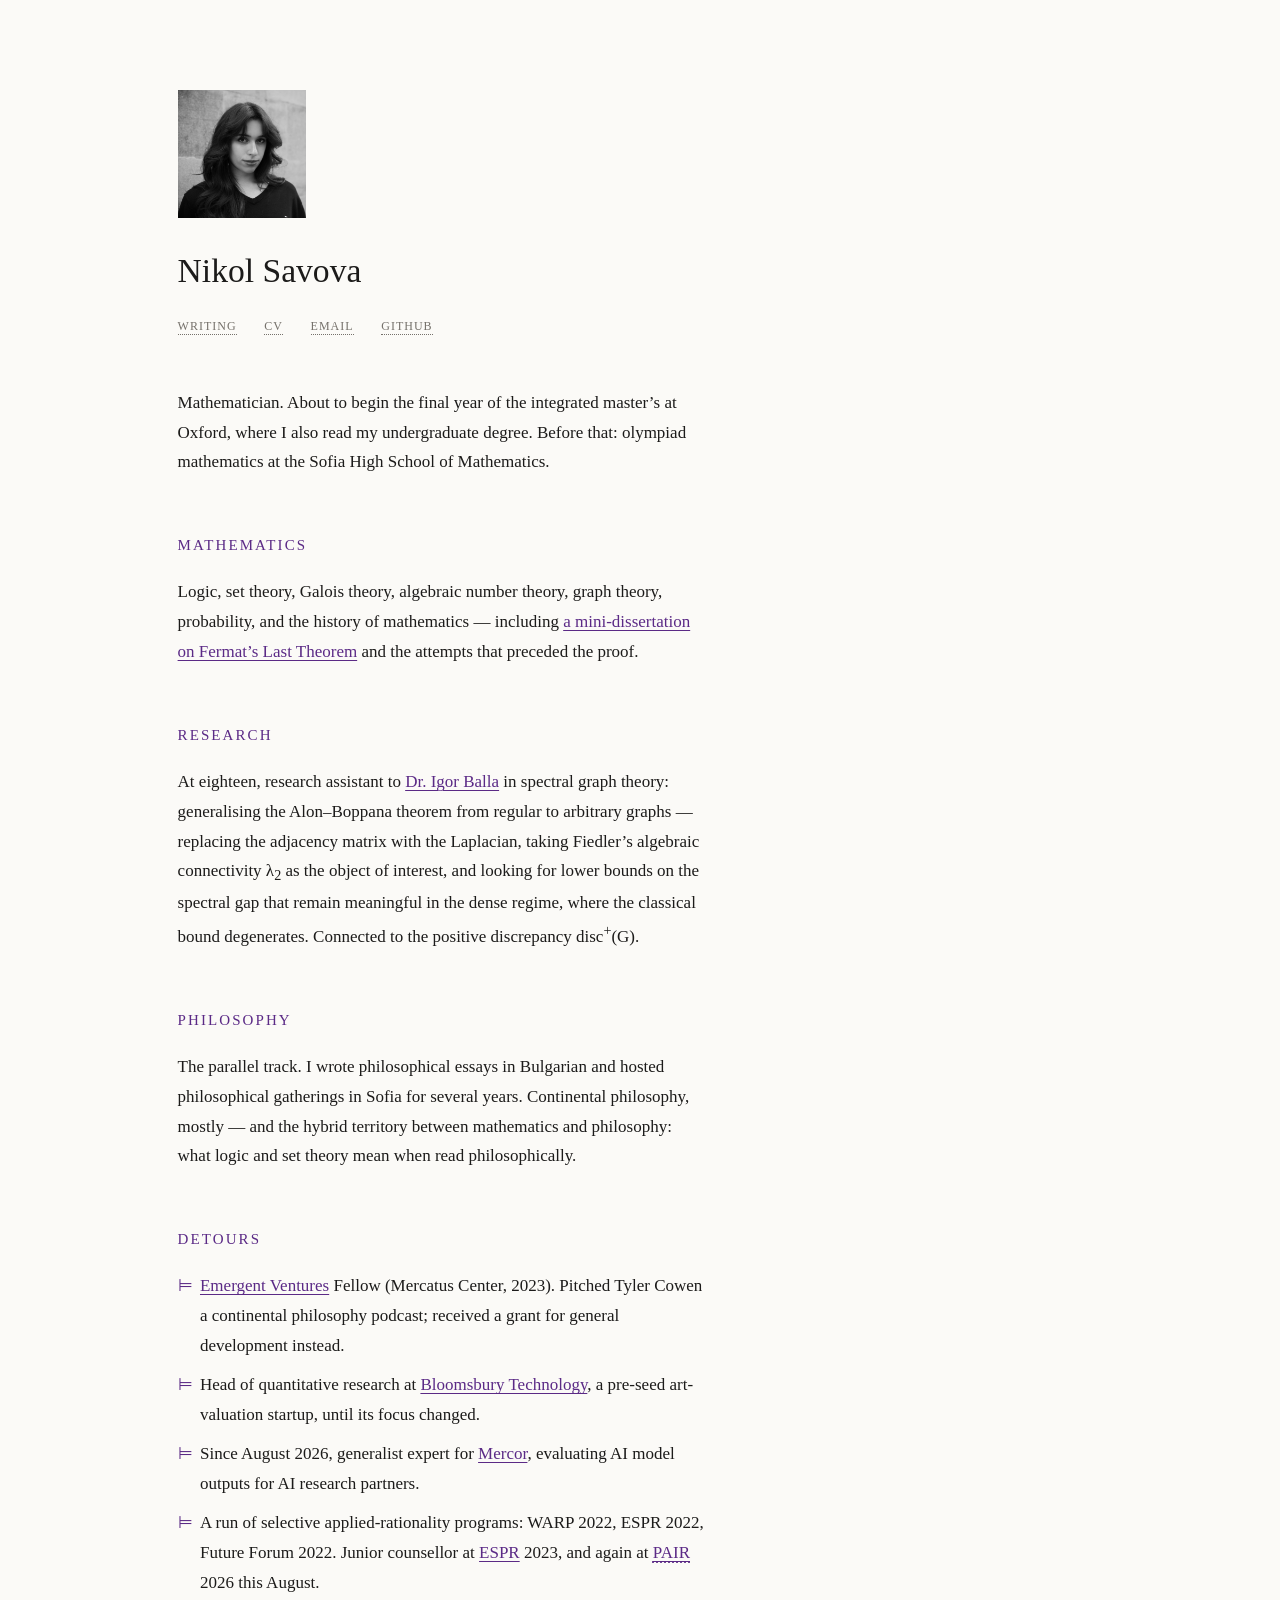
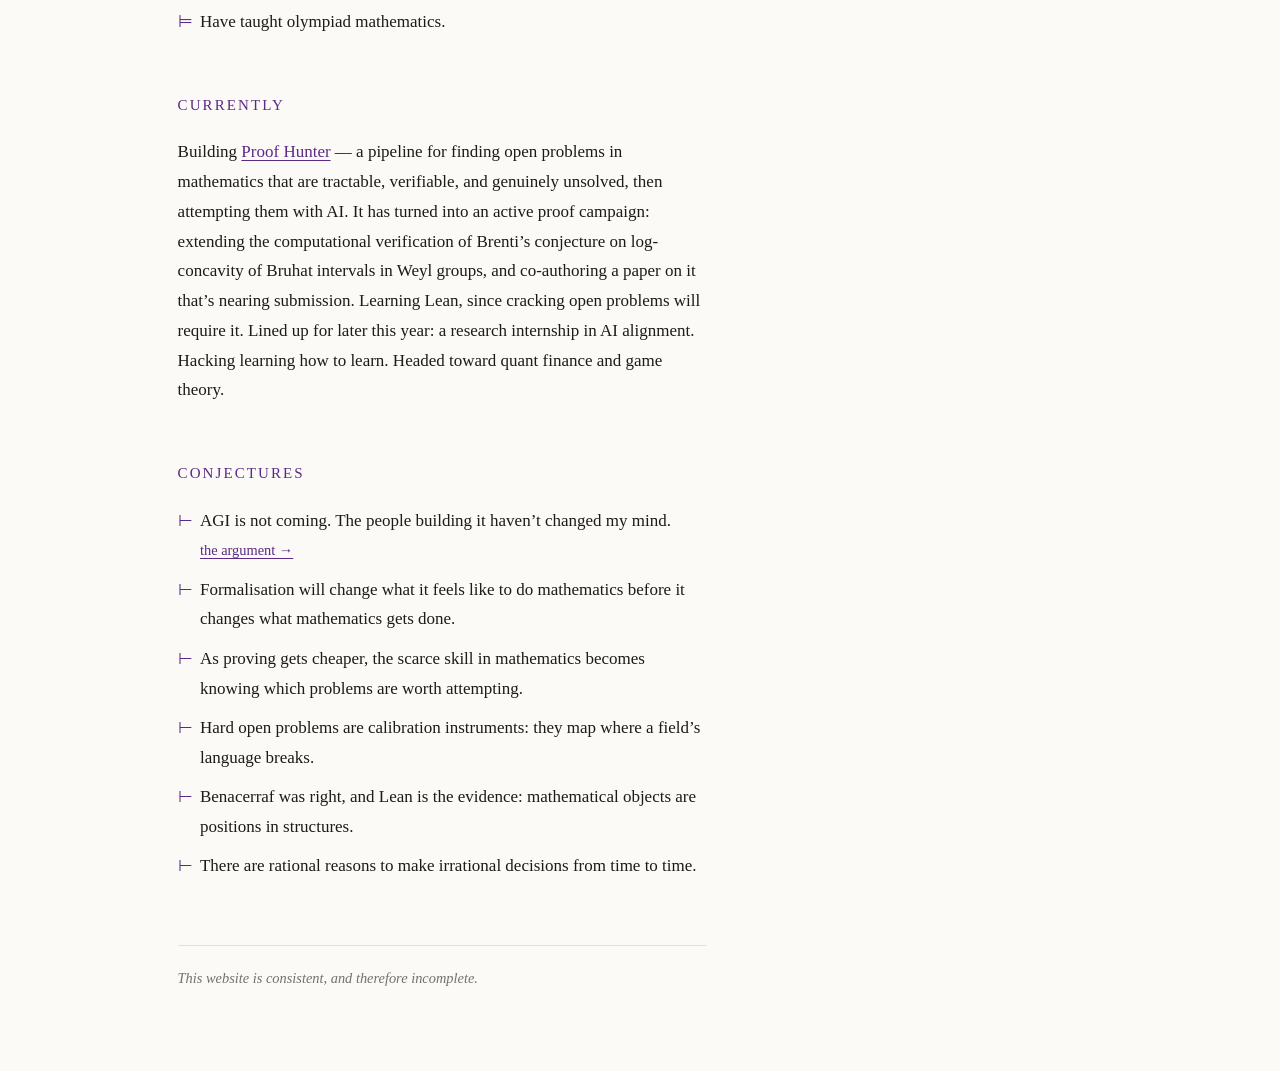
==== index.html @ 6902311d "Add Mercor role, incoming AI alignment internship, Proof Hunter update Website and CV: Mercor genera" ====
<!DOCTYPE html>
<html lang="en">
<head>
  <meta charset="UTF-8">
  <meta name="viewport" content="width=device-width, initial-scale=1.0">
  <title>Nikol Savova</title>
  <meta name="description" content="Nikol Savova — mathematician at Oxford. Spectral graph theory, logic and set theory, formalisation, and the occasional philosophical gathering.">
  <link rel="stylesheet" href="style.css">
</head>
<body>
  <main>
    <header>
      <img class="portrait" src="portrait.jpg" alt="Nikol Savova">
      <h1>Nikol Savova</h1>
      <nav>
        <a href="writing.html">writing</a>
        <a href="cv.pdf">cv</a>
        <a href="mailto:nikol.p.savova@gmail.com">email</a>
        <a href="https://github.com/NikolSavova">github</a>
      </nav>
    </header>

    <p class="intro">
      Mathematician. About to begin the final year of the integrated
      master&rsquo;s at Oxford, where I also read my undergraduate degree.
      Before that: olympiad mathematics at the Sofia High School of Mathematics.
    </p>

    <section>
      <h2>mathematics</h2>
      <p>
        Logic, set theory, Galois theory, algebraic number theory, graph
        theory, probability, and the history of mathematics &mdash; including
        <a href="writing/FLT.pdf">a mini-dissertation on Fermat&rsquo;s Last
        Theorem</a> and the attempts that preceded the proof.
      </p>
    </section>

    <section>
      <h2>research</h2>
      <p>
        At eighteen, research assistant to
        <a href="https://www.igorballa.com/">Dr.&nbsp;Igor Balla</a> in spectral
        graph theory: generalising the Alon&ndash;Boppana theorem from regular
        to arbitrary graphs &mdash; replacing the adjacency matrix with the
        Laplacian, taking Fiedler&rsquo;s algebraic connectivity
        &lambda;<sub>2</sub> as the object of interest, and looking for lower
        bounds on the spectral gap that remain meaningful in the dense regime,
        where the classical bound degenerates. Connected to the positive
        discrepancy disc<sup>+</sup>(G).
      </p>
    </section>

    <section>
      <h2>philosophy</h2>
      <p>
        The parallel track. I wrote philosophical essays in Bulgarian and
        hosted philosophical gatherings in Sofia for several years. Continental
        philosophy, mostly &mdash; and the hybrid territory between mathematics
        and philosophy: what logic and set theory mean when read philosophically.
      </p>
    </section>

    <section>
      <h2>detours</h2>
      <ul class="facts">
        <li><a href="https://www.mercatus.org/emergent-ventures">Emergent Ventures</a> Fellow (Mercatus Center, 2023). Pitched Tyler Cowen a continental philosophy podcast; received a grant for general development instead.</li>
        <li>Head of quantitative research at <a href="https://www.bloomsburytech.com">Bloomsbury Technology</a>, a pre-seed art-valuation startup, until its focus changed.</li>
        <li>Since August 2026, generalist expert for <a href="https://mercor.com">Mercor</a>, evaluating AI model outputs for AI research partners.</li>
        <li>A run of selective applied-rationality programs: WARP 2022, ESPR 2022, Future Forum 2022. Junior counsellor at <a href="https://espr.camp/">ESPR</a> 2023, and again at <a href="https://pair.camp/"><abbr title="Program on AI and Reasoning">PAIR</abbr></a> 2026 this August.</li>
        <li>Have taught olympiad mathematics.</li>
      </ul>
    </section>

    <section>
      <h2>currently</h2>
      <p>
        Building <a href="https://github.com/NikolSavova/proof_hunter">Proof Hunter</a>
        &mdash; a pipeline for finding open problems in mathematics that are
        tractable, verifiable, and genuinely unsolved, then attempting them
        with AI. It has turned into an active proof campaign: extending the
        computational verification of Brenti&rsquo;s conjecture on
        log-concavity of Bruhat intervals in Weyl groups, and co-authoring a
        paper on it that&rsquo;s nearing submission. Learning Lean, since
        cracking open problems will require it. Lined up for later this
        year: a research internship in AI alignment. Hacking learning how to
        learn. Headed toward quant finance and game theory.
      </p>
    </section>

    <section>
      <h2>conjectures</h2>
      <ul class="conjectures">
        <li>
          AGI is not coming. The people building it haven&rsquo;t changed my mind.
          <a class="post-link" href="writing/agi-is-not-coming.html">the argument &rarr;</a>
        </li>
        <li>
          Formalisation will change what it feels like to do mathematics
          before it changes what mathematics gets done.
        </li>
        <li>
          As proving gets cheaper, the scarce skill in mathematics becomes
          knowing which problems are worth attempting.
        </li>
        <li>
          Hard open problems are calibration instruments: they map where a
          field&rsquo;s language breaks.
        </li>
        <li>
          Benacerraf was right, and Lean is the evidence: mathematical
          objects are positions in structures.
        </li>
        <li>
          There are rational reasons to make irrational decisions from time to time.
        </li>
      </ul>
    </section>

    <footer>
      <p>
        This website is consistent, and therefore incomplete.
      </p>
    </footer>
  </main>
</body>
</html>
---- style.css ----
/* Nikol Savova — minimal, with a little mess */

:root {
  --text: #1c1b1a;
  --muted: #75716b;
  --bg: #fbfaf7;
  --accent: #5b2a86;
  --rule: #e3e0d8;
}

@media (prefers-color-scheme: dark) {
  :root {
    --text: #e8e6e1;
    --muted: #9a968e;
    --bg: #161514;
    --accent: #b794e6;
    --rule: #33312d;
  }
}

* {
  margin: 0;
  padding: 0;
  box-sizing: border-box;
}

body {
  background: var(--bg);
  color: var(--text);
  font-family: Georgia, 'Times New Roman', serif;
  font-size: 1.0625rem;
  line-height: 1.75;
}

main {
  max-width: 36rem;
  width: 100%;
  padding: 10vh 1.5rem 5rem;
  margin-left: clamp(1rem, 12vw, 14rem);
}

@media (max-width: 640px) {
  main {
    margin-left: 0;
  }
}

/* header */

header {
  margin-bottom: 3rem;
}

.portrait {
  display: block;
  width: 8rem;
  height: auto;
  margin-bottom: 1.5rem;
}

h1 {
  font-size: 2.1rem;
  font-weight: normal;
  display: inline-block;
}

h1 .home,
h1 a {
  color: var(--text);
  text-decoration: none;
}

nav {
  margin-top: 0.6rem;
  font-size: 1.05rem;
  font-variant: small-caps;
  letter-spacing: 0.06em;
}

nav a {
  color: var(--muted);
  text-decoration: none;
  border-bottom: 1px dotted var(--muted);
  margin-right: 1.4rem;
}

nav a:hover,
nav a[aria-current="page"] {
  color: var(--accent);
  border-bottom-color: var(--accent);
}

/* sections */

section {
  margin-bottom: 3rem;
}

h2 {
  font-size: 1.3rem;
  font-weight: normal;
  font-variant: small-caps;
  letter-spacing: 0.1em;
  color: var(--accent);
  margin-bottom: 1rem;
}

.aside {
  font-variant: normal;
  letter-spacing: 0;
  font-size: 0.9rem;
  font-style: italic;
  color: var(--muted);
  margin-left: 0.75rem;
}

.intro {
  margin-bottom: 3rem;
}

/* lists */

.facts,
.conjectures {
  list-style: none;
}

.facts li,
.conjectures li {
  margin-bottom: 0.6rem;
  padding-left: 1.4rem;
  position: relative;
}

.facts li::before {
  content: "\22A8"; /* ⊨ */
  position: absolute;
  left: 0;
  color: var(--accent);
}

.conjectures li::before {
  content: "\22A2";
  position: absolute;
  left: 0;
  color: var(--accent);
}

/* links in prose */

a {
  color: var(--accent);
  text-decoration: underline;
  text-decoration-thickness: 1px;
  text-underline-offset: 3px;
}

a:hover {
  text-decoration-style: wavy;
}

.post-link {
  font-size: 0.9rem;
  white-space: nowrap;
}

/* writing page */

.post-list {
  list-style: none;
}

.post-list li {
  margin-bottom: 0.8rem;
}

.post-list .date {
  font-family: 'Courier New', monospace;
  font-size: 0.9rem;
  color: var(--muted);
  margin-right: 0.75rem;
}

.post-list .note {
  font-size: 0.9rem;
  font-style: italic;
  color: var(--muted);
  margin-left: 0.5rem;
}

article h2 {
  font-variant: normal;
  letter-spacing: 0;
  font-size: 1.35rem;
  margin-bottom: 0.25rem;
}

article .date {
  font-size: 0.9rem;
  color: var(--muted);
  margin-bottom: 2rem;
}

article p {
  margin-bottom: 1rem;
}

.quiet {
  color: var(--muted);
  font-style: italic;
  font-size: 0.9rem;
}

/* footer */

footer {
  margin-top: 4rem;
  padding-top: 1.25rem;
  border-top: 1px solid var(--rule);
  font-size: 0.9rem;
  font-style: italic;
  color: var(--muted);
}
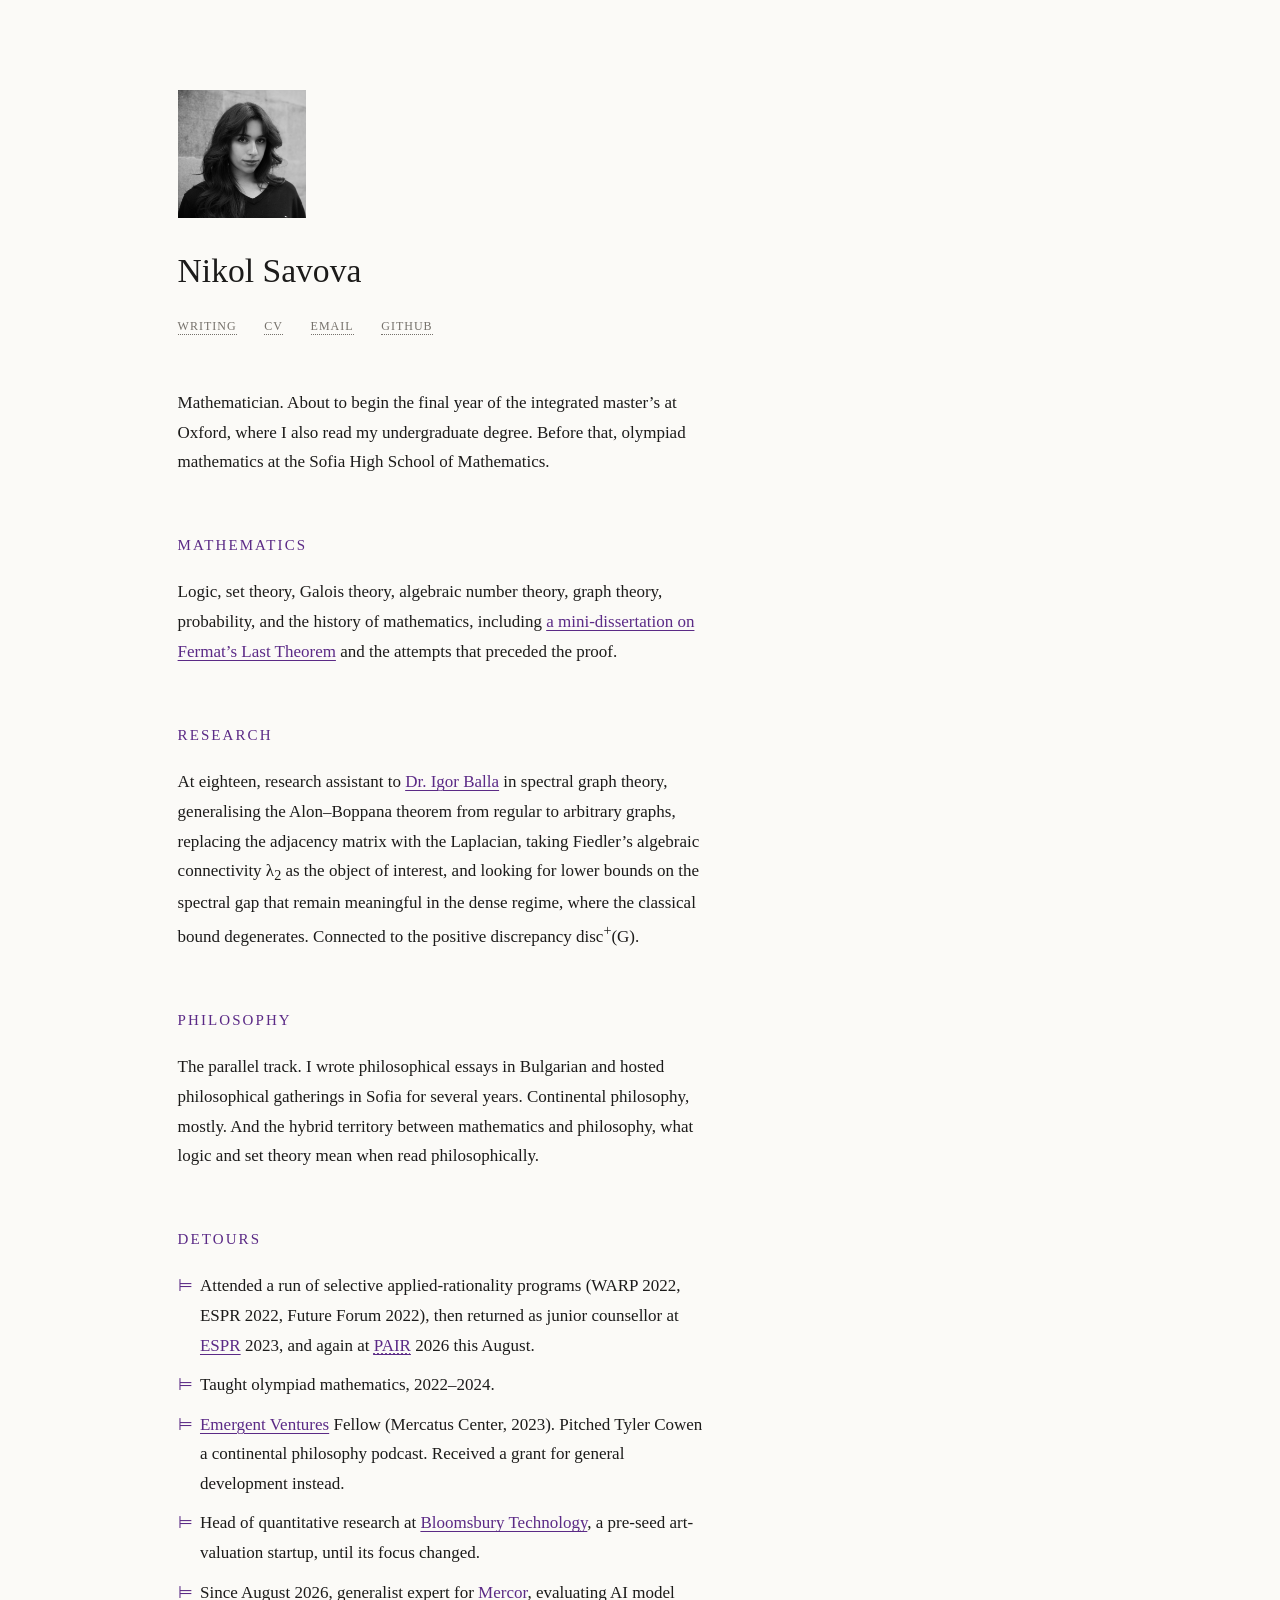
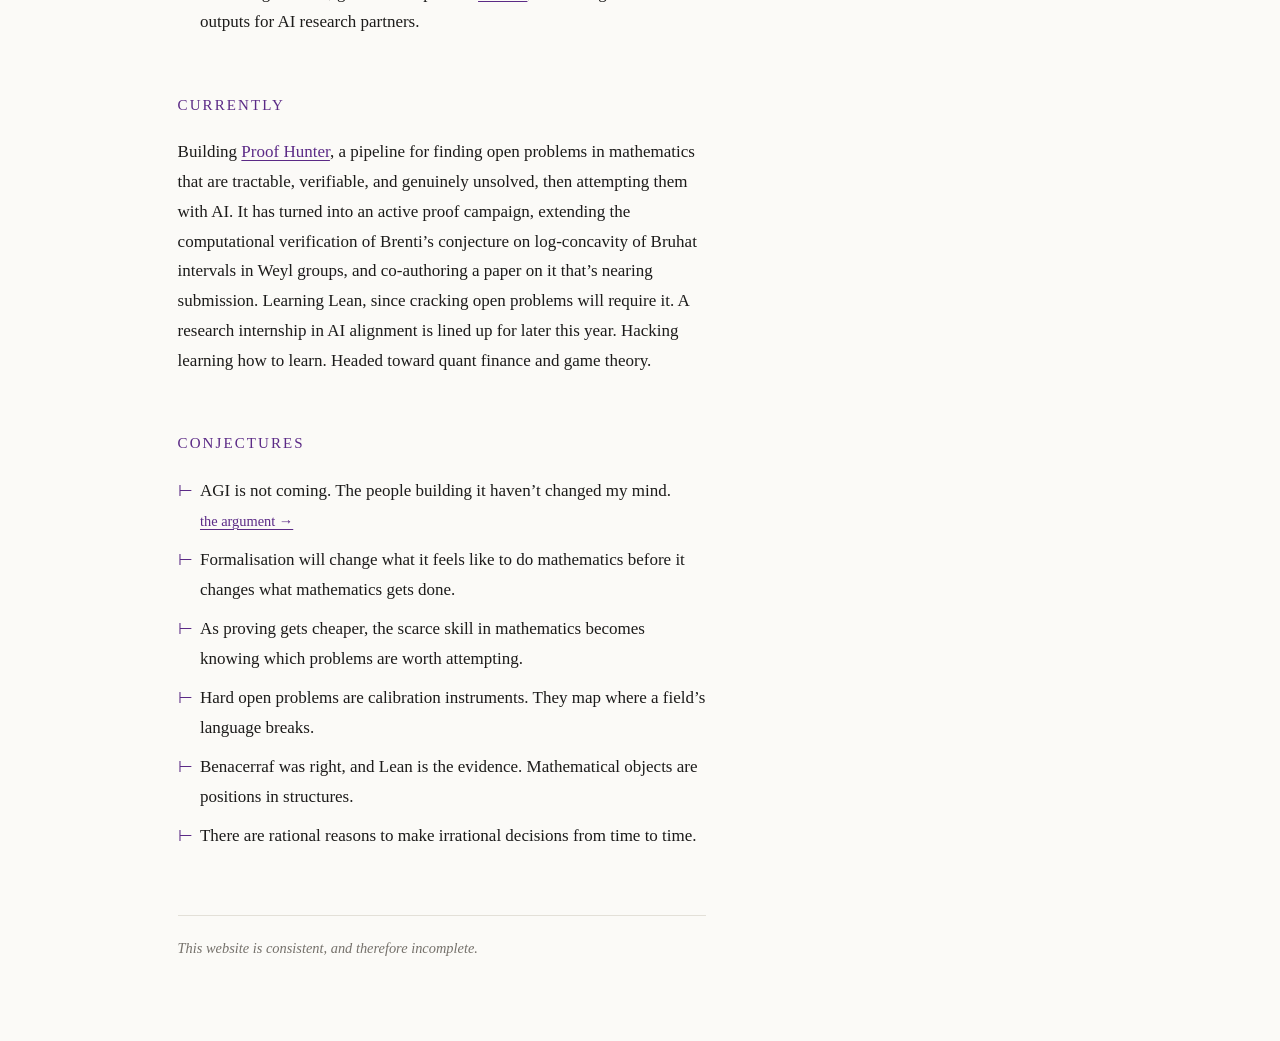
==== commit 40610319: "Reorder detours chronologically, cut em dashes and semicolons Detours now runs earliest to latest (r" ====
--- a/index.html
+++ b/index.html
@@ -4,7 +4,7 @@
   <meta charset="UTF-8">
   <meta name="viewport" content="width=device-width, initial-scale=1.0">
   <title>Nikol Savova</title>
-  <meta name="description" content="Nikol Savova — mathematician at Oxford. Spectral graph theory, logic and set theory, formalisation, and the occasional philosophical gathering.">
+  <meta name="description" content="Nikol Savova, mathematician at Oxford. Spectral graph theory, logic and set theory, formalisation, and the occasional philosophical gathering.">
   <link rel="stylesheet" href="style.css">
 </head>
 <body>
@@ -23,14 +23,14 @@
     <p class="intro">
       Mathematician. About to begin the final year of the integrated
       master&rsquo;s at Oxford, where I also read my undergraduate degree.
-      Before that: olympiad mathematics at the Sofia High School of Mathematics.
+      Before that, olympiad mathematics at the Sofia High School of Mathematics.
     </p>
 
     <section>
       <h2>mathematics</h2>
       <p>
         Logic, set theory, Galois theory, algebraic number theory, graph
-        theory, probability, and the history of mathematics &mdash; including
+        theory, probability, and the history of mathematics, including
         <a href="writing/FLT.pdf">a mini-dissertation on Fermat&rsquo;s Last
         Theorem</a> and the attempts that preceded the proof.
       </p>
@@ -41,8 +41,8 @@
       <p>
         At eighteen, research assistant to
         <a href="https://www.igorballa.com/">Dr.&nbsp;Igor Balla</a> in spectral
-        graph theory: generalising the Alon&ndash;Boppana theorem from regular
-        to arbitrary graphs &mdash; replacing the adjacency matrix with the
+        graph theory, generalising the Alon&ndash;Boppana theorem from regular
+        to arbitrary graphs, replacing the adjacency matrix with the
         Laplacian, taking Fiedler&rsquo;s algebraic connectivity
         &lambda;<sub>2</sub> as the object of interest, and looking for lower
         bounds on the spectral gap that remain meaningful in the dense regime,
@@ -56,34 +56,34 @@
       <p>
         The parallel track. I wrote philosophical essays in Bulgarian and
         hosted philosophical gatherings in Sofia for several years. Continental
-        philosophy, mostly &mdash; and the hybrid territory between mathematics
-        and philosophy: what logic and set theory mean when read philosophically.
+        philosophy, mostly. And the hybrid territory between mathematics
+        and philosophy, what logic and set theory mean when read philosophically.
       </p>
     </section>
 
     <section>
       <h2>detours</h2>
       <ul class="facts">
-        <li><a href="https://www.mercatus.org/emergent-ventures">Emergent Ventures</a> Fellow (Mercatus Center, 2023). Pitched Tyler Cowen a continental philosophy podcast; received a grant for general development instead.</li>
+        <li>Attended a run of selective applied-rationality programs (WARP 2022, ESPR 2022, Future Forum 2022), then returned as junior counsellor at <a href="https://espr.camp/">ESPR</a> 2023, and again at <a href="https://pair.camp/"><abbr title="Program on AI and Reasoning">PAIR</abbr></a> 2026 this August.</li>
+        <li>Taught olympiad mathematics, 2022&ndash;2024.</li>
+        <li><a href="https://www.mercatus.org/emergent-ventures">Emergent Ventures</a> Fellow (Mercatus Center, 2023). Pitched Tyler Cowen a continental philosophy podcast. Received a grant for general development instead.</li>
         <li>Head of quantitative research at <a href="https://www.bloomsburytech.com">Bloomsbury Technology</a>, a pre-seed art-valuation startup, until its focus changed.</li>
         <li>Since August 2026, generalist expert for <a href="https://mercor.com">Mercor</a>, evaluating AI model outputs for AI research partners.</li>
-        <li>A run of selective applied-rationality programs: WARP 2022, ESPR 2022, Future Forum 2022. Junior counsellor at <a href="https://espr.camp/">ESPR</a> 2023, and again at <a href="https://pair.camp/"><abbr title="Program on AI and Reasoning">PAIR</abbr></a> 2026 this August.</li>
-        <li>Have taught olympiad mathematics.</li>
       </ul>
     </section>
 
     <section>
       <h2>currently</h2>
       <p>
-        Building <a href="https://github.com/NikolSavova/proof_hunter">Proof Hunter</a>
-        &mdash; a pipeline for finding open problems in mathematics that are
+        Building <a href="https://github.com/NikolSavova/proof_hunter">Proof Hunter</a>,
+        a pipeline for finding open problems in mathematics that are
         tractable, verifiable, and genuinely unsolved, then attempting them
-        with AI. It has turned into an active proof campaign: extending the
+        with AI. It has turned into an active proof campaign, extending the
         computational verification of Brenti&rsquo;s conjecture on
         log-concavity of Bruhat intervals in Weyl groups, and co-authoring a
         paper on it that&rsquo;s nearing submission. Learning Lean, since
-        cracking open problems will require it. Lined up for later this
-        year: a research internship in AI alignment. Hacking learning how to
+        cracking open problems will require it. A research internship in AI
+        alignment is lined up for later this year. Hacking learning how to
         learn. Headed toward quant finance and game theory.
       </p>
     </section>
@@ -104,11 +104,11 @@
           knowing which problems are worth attempting.
         </li>
         <li>
-          Hard open problems are calibration instruments: they map where a
+          Hard open problems are calibration instruments. They map where a
           field&rsquo;s language breaks.
         </li>
         <li>
-          Benacerraf was right, and Lean is the evidence: mathematical
+          Benacerraf was right, and Lean is the evidence. Mathematical
           objects are positions in structures.
         </li>
         <li>
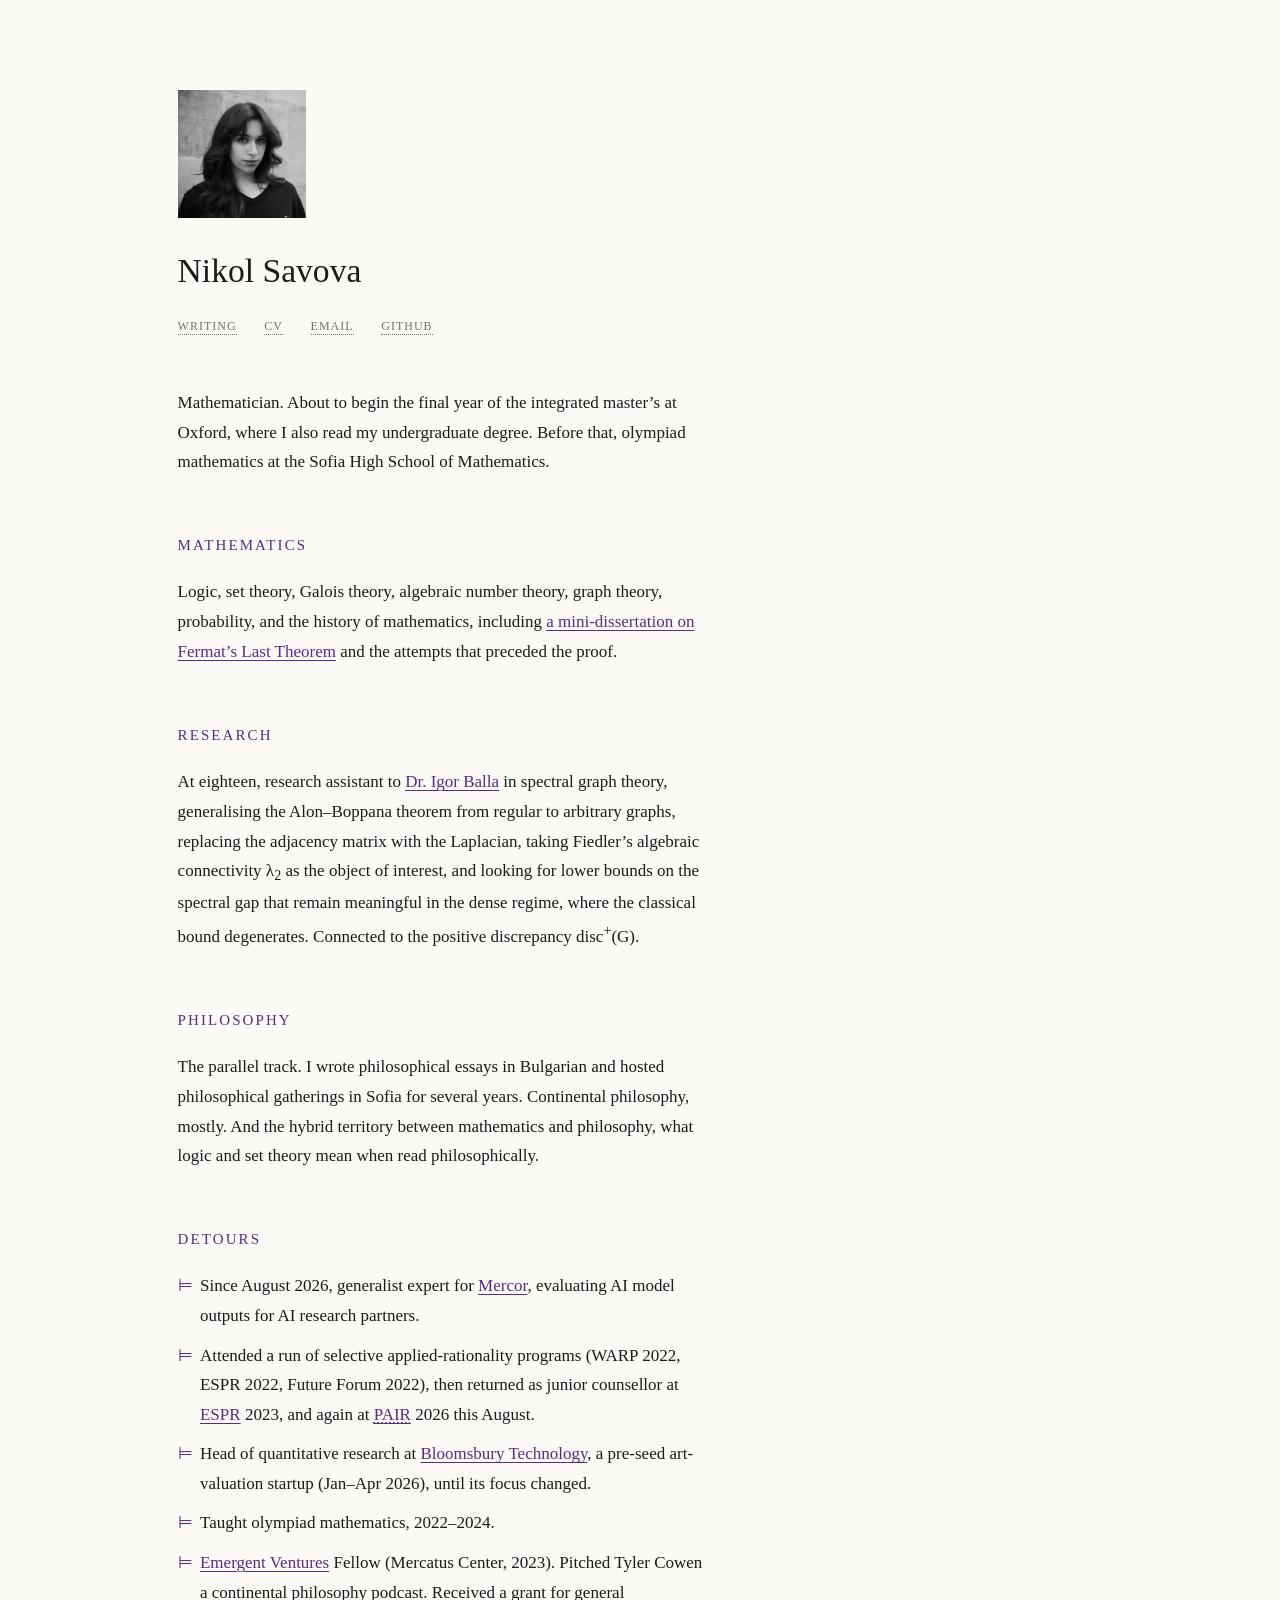
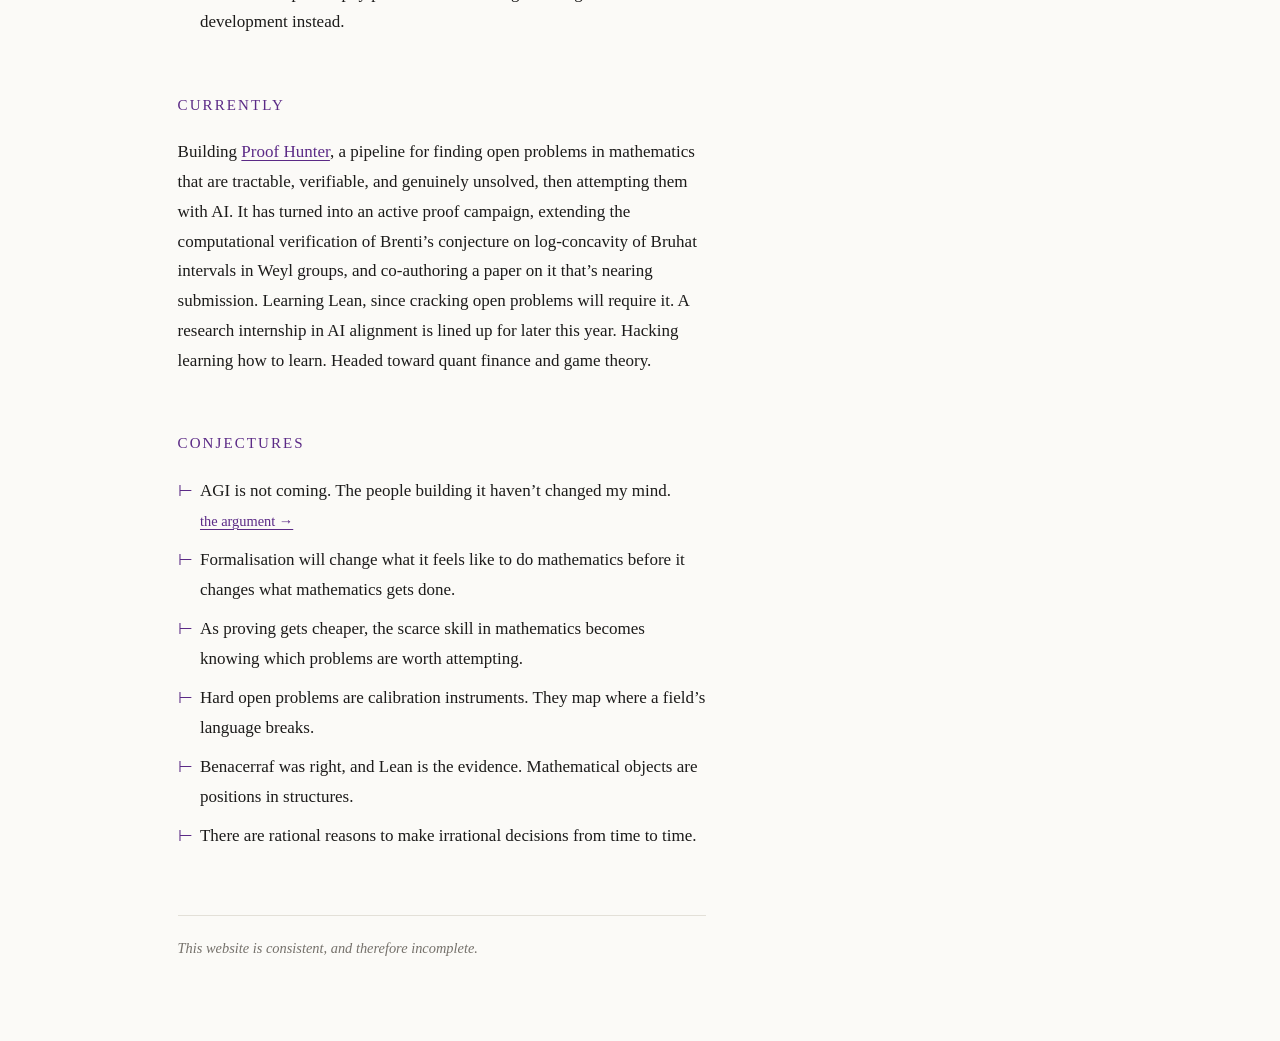
==== commit 8fbc51ea: "Reverse detours order: most current first Mercor (ongoing) now leads, followed by the programs, Bloo" ====
--- a/index.html
+++ b/index.html
@@ -64,11 +64,11 @@
     <section>
       <h2>detours</h2>
       <ul class="facts">
+        <li>Since August 2026, generalist expert for <a href="https://mercor.com">Mercor</a>, evaluating AI model outputs for AI research partners.</li>
         <li>Attended a run of selective applied-rationality programs (WARP 2022, ESPR 2022, Future Forum 2022), then returned as junior counsellor at <a href="https://espr.camp/">ESPR</a> 2023, and again at <a href="https://pair.camp/"><abbr title="Program on AI and Reasoning">PAIR</abbr></a> 2026 this August.</li>
+        <li>Head of quantitative research at <a href="https://www.bloomsburytech.com">Bloomsbury Technology</a>, a pre-seed art-valuation startup (Jan&ndash;Apr 2026), until its focus changed.</li>
         <li>Taught olympiad mathematics, 2022&ndash;2024.</li>
         <li><a href="https://www.mercatus.org/emergent-ventures">Emergent Ventures</a> Fellow (Mercatus Center, 2023). Pitched Tyler Cowen a continental philosophy podcast. Received a grant for general development instead.</li>
-        <li>Head of quantitative research at <a href="https://www.bloomsburytech.com">Bloomsbury Technology</a>, a pre-seed art-valuation startup, until its focus changed.</li>
-        <li>Since August 2026, generalist expert for <a href="https://mercor.com">Mercor</a>, evaluating AI model outputs for AI research partners.</li>
       </ul>
     </section>
 
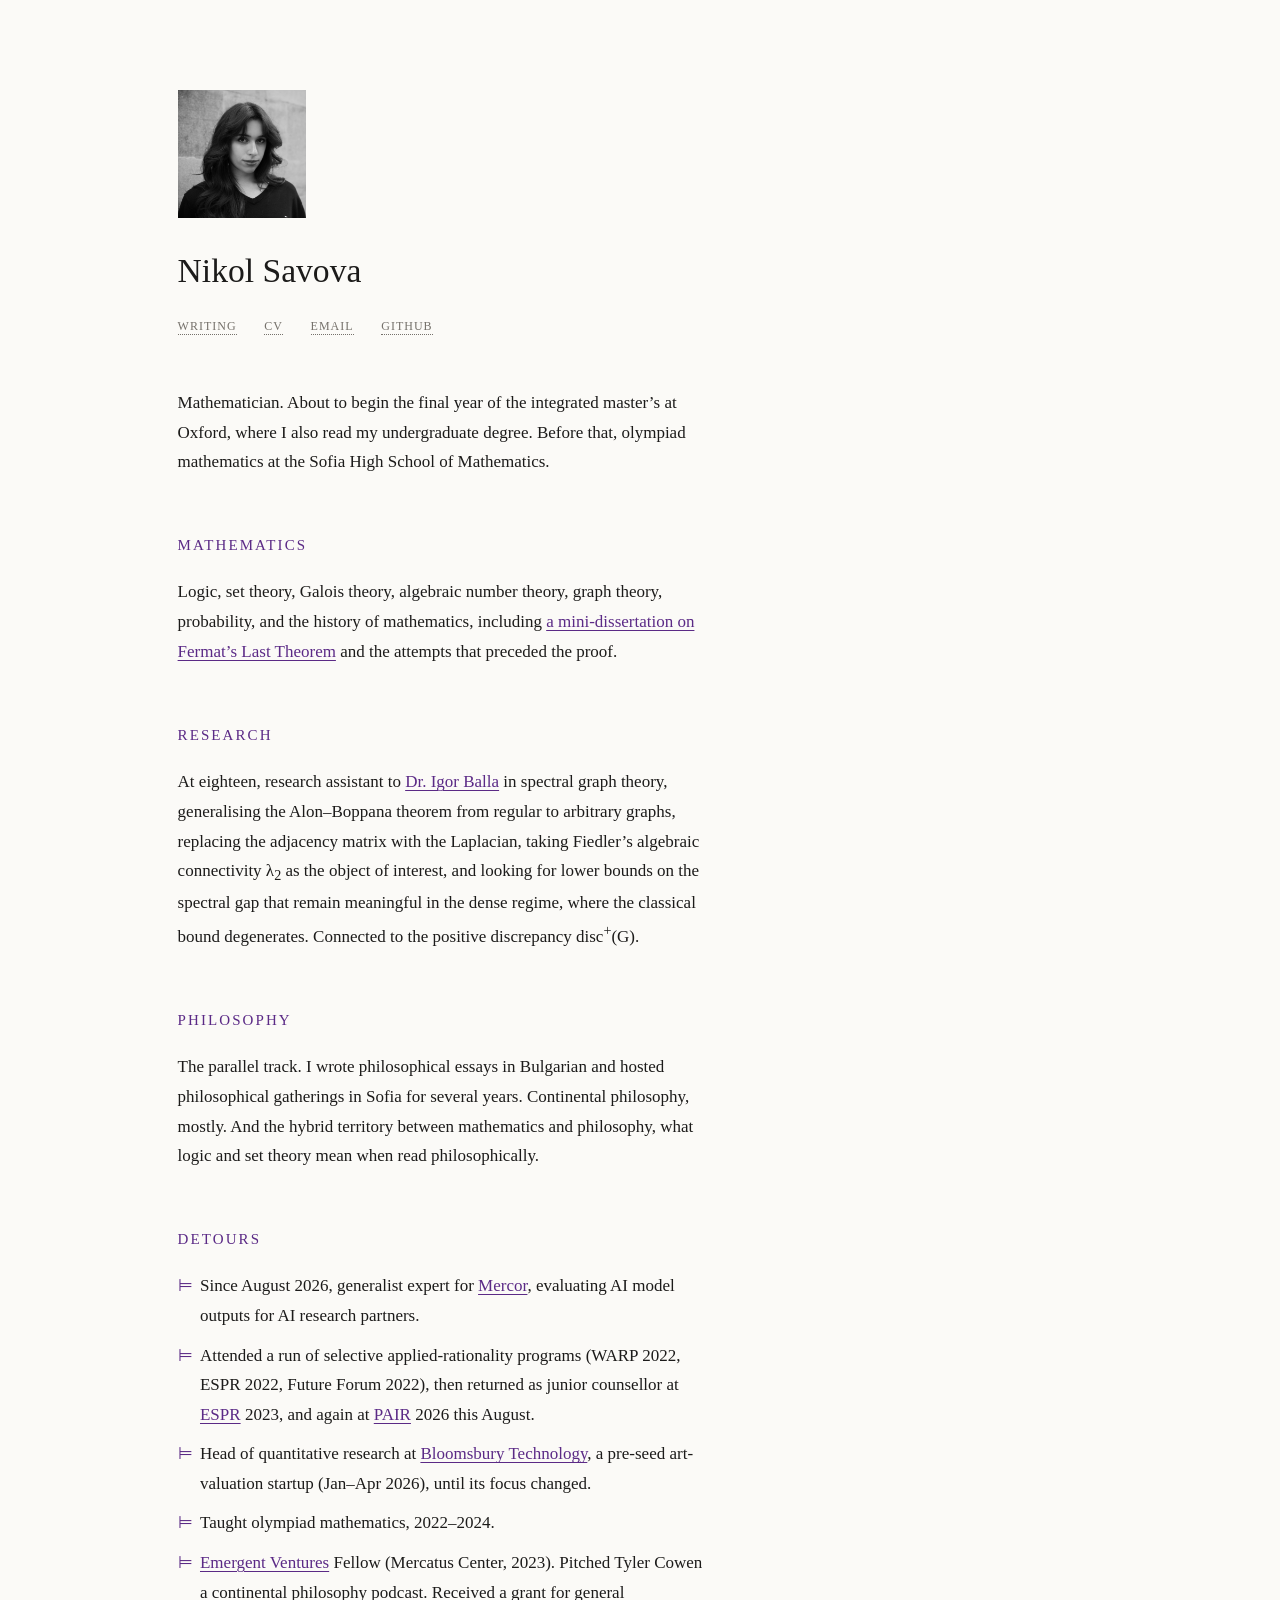
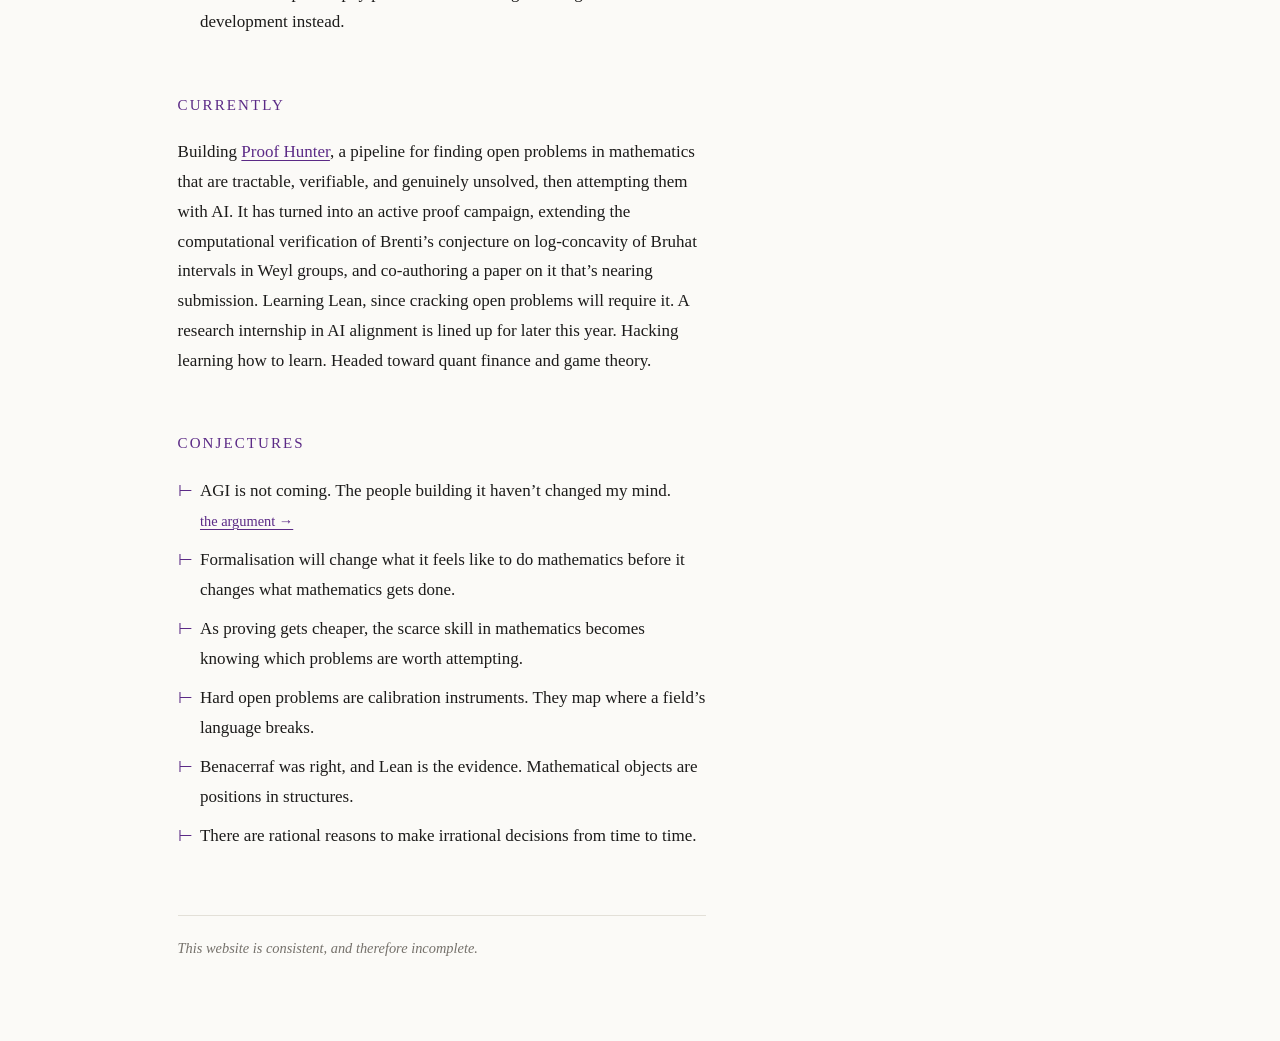
==== commit c7f9d995: "Swap PAIR's abbr for a span to kill the dotted underline for good The abbr text-decoration: none ove" ====
--- a/index.html
+++ b/index.html
@@ -65,7 +65,7 @@
       <h2>detours</h2>
       <ul class="facts">
         <li>Since August 2026, generalist expert for <a href="https://mercor.com">Mercor</a>, evaluating AI model outputs for AI research partners.</li>
-        <li>Attended a run of selective applied-rationality programs (WARP 2022, ESPR 2022, Future Forum 2022), then returned as junior counsellor at <a href="https://espr.camp/">ESPR</a> 2023, and again at <a href="https://pair.camp/"><abbr title="Program on AI and Reasoning">PAIR</abbr></a> 2026 this August.</li>
+        <li>Attended a run of selective applied-rationality programs (WARP 2022, ESPR 2022, Future Forum 2022), then returned as junior counsellor at <a href="https://espr.camp/">ESPR</a> 2023, and again at <a href="https://pair.camp/"><span title="Program on AI and Reasoning">PAIR</span></a> 2026 this August.</li>
         <li>Head of quantitative research at <a href="https://www.bloomsburytech.com">Bloomsbury Technology</a>, a pre-seed art-valuation startup (Jan&ndash;Apr 2026), until its focus changed.</li>
         <li>Taught olympiad mathematics, 2022&ndash;2024.</li>
         <li><a href="https://www.mercatus.org/emergent-ventures">Emergent Ventures</a> Fellow (Mercatus Center, 2023). Pitched Tyler Cowen a continental philosophy podcast. Received a grant for general development instead.</li>
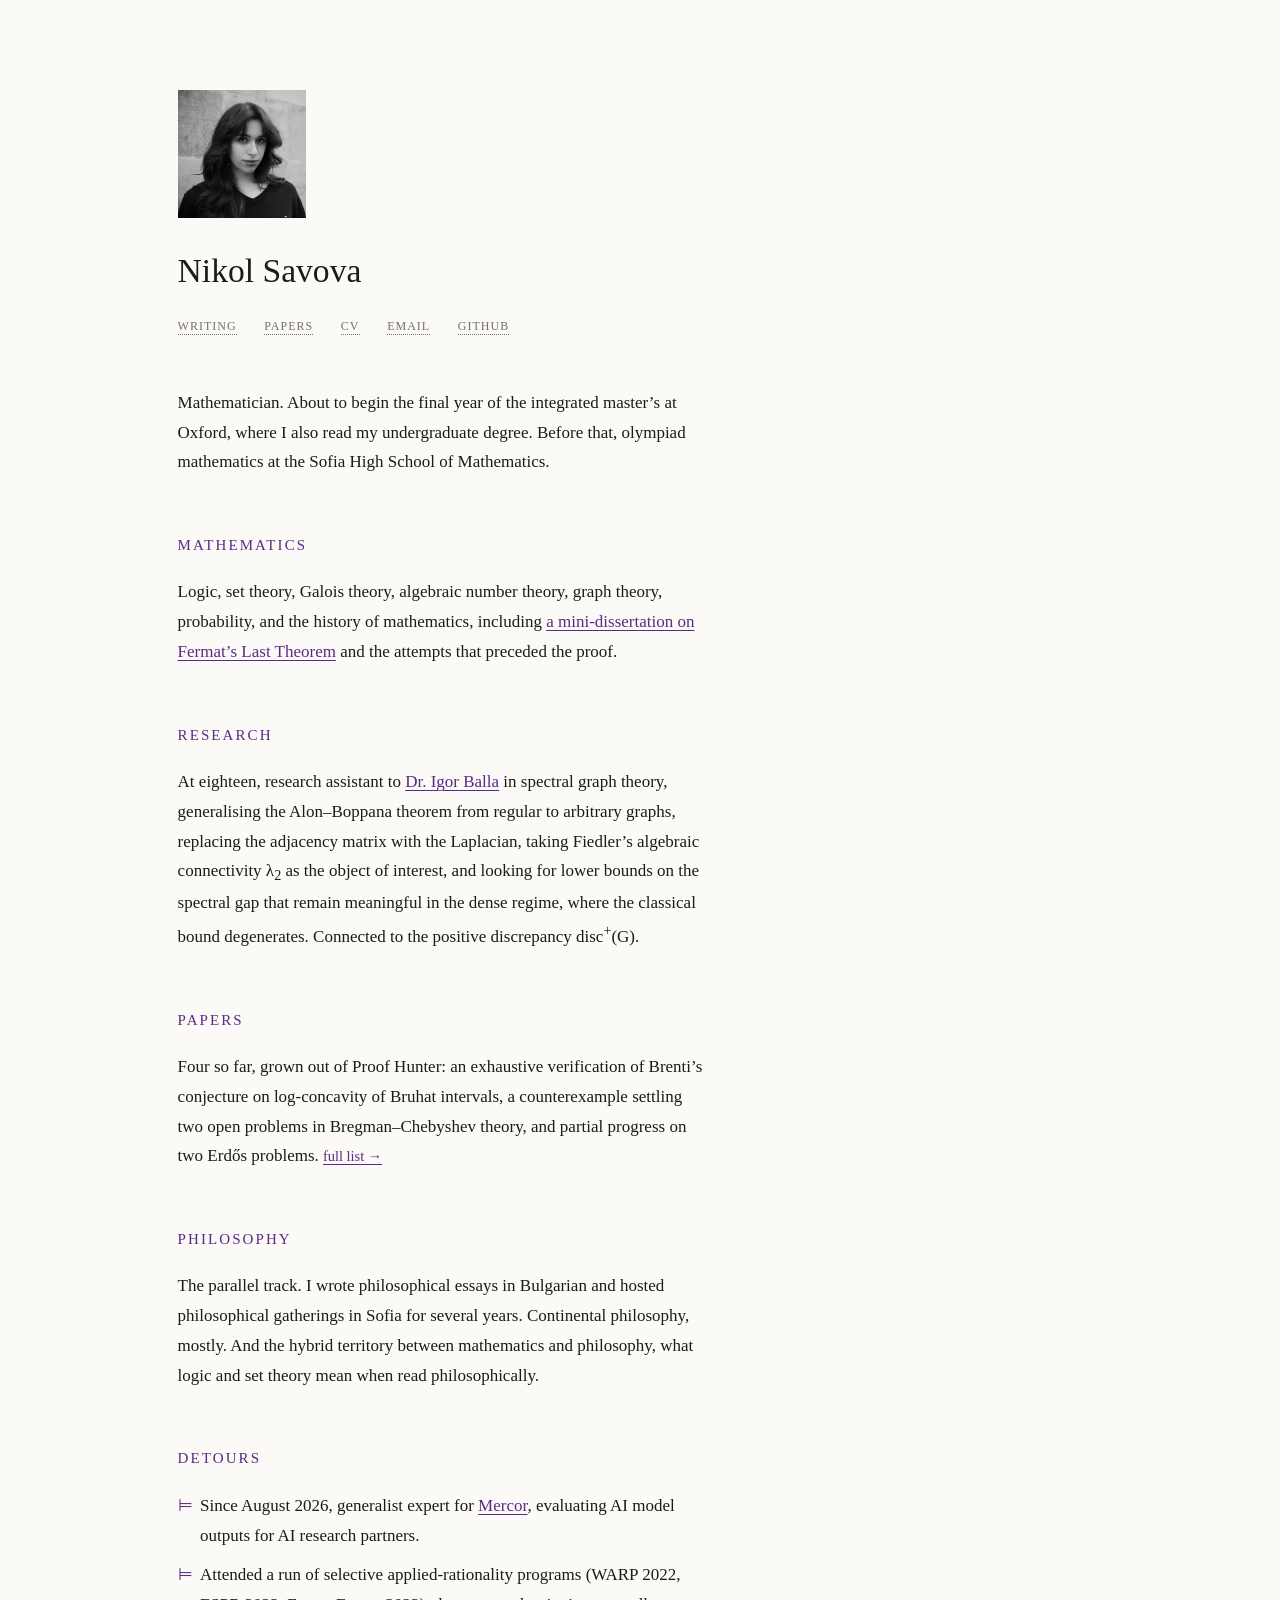
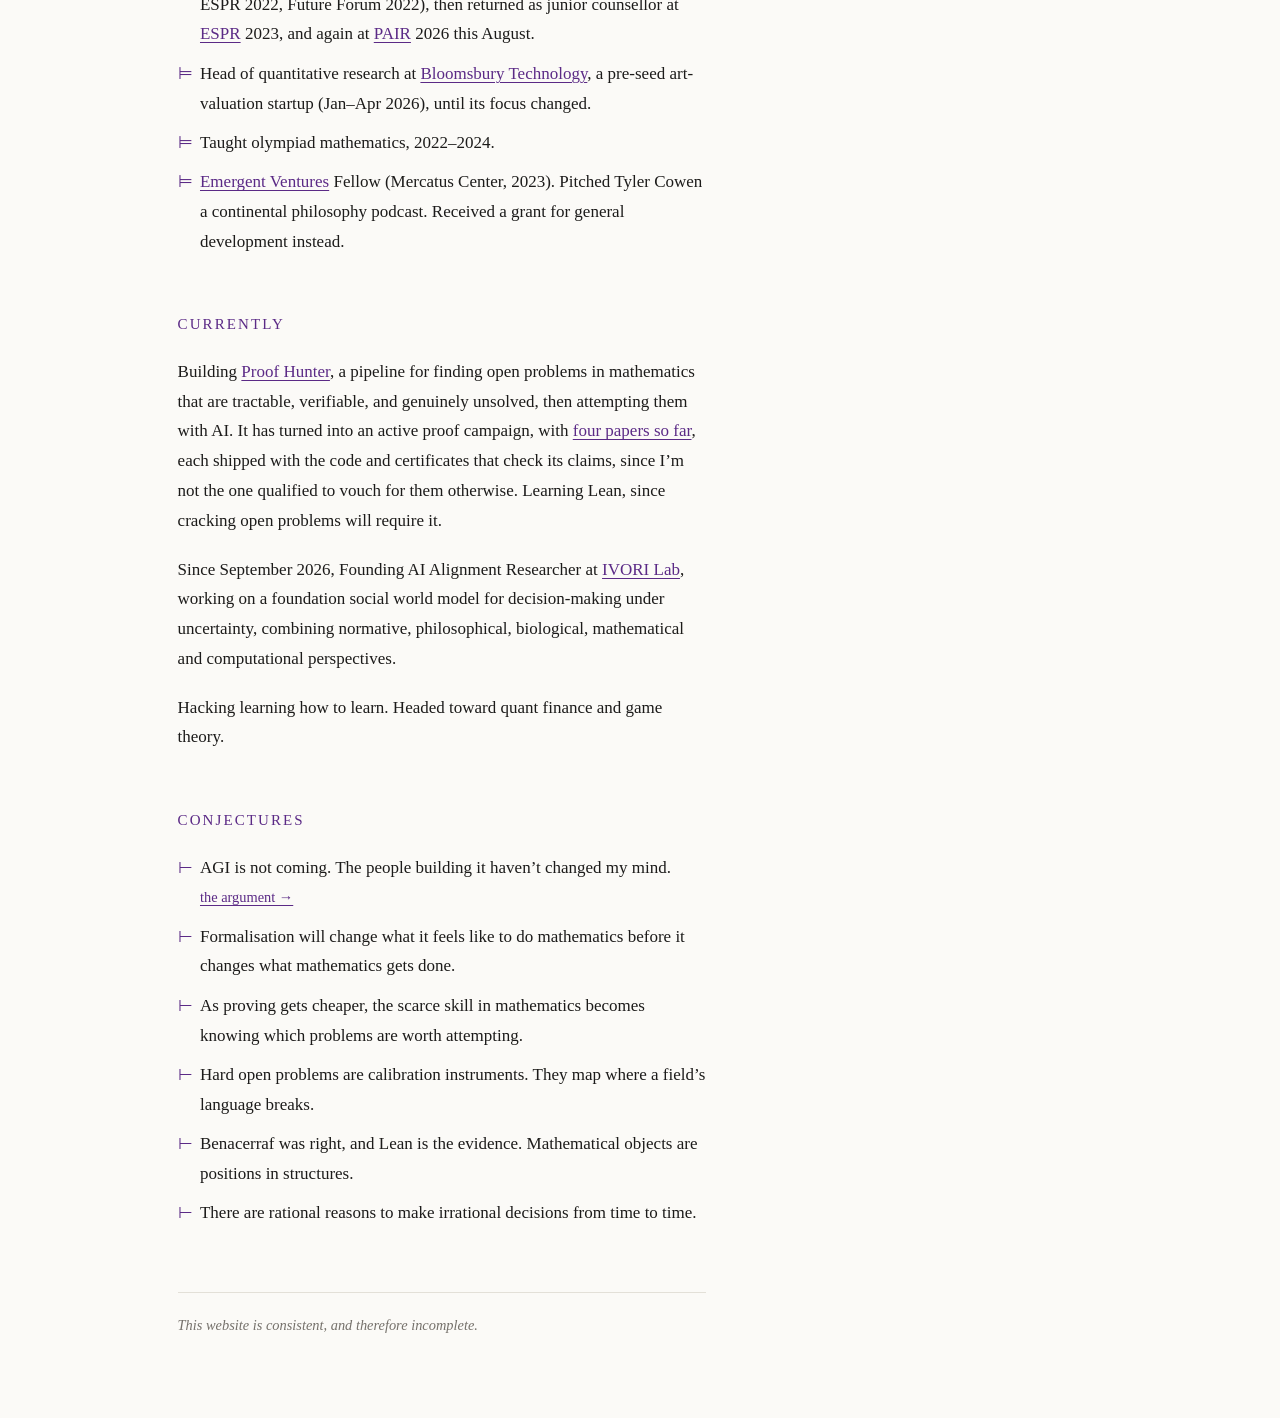
==== commit eb5b1126: "Add papers page, update IVORI Lab role, refresh CV Adds a dedicated papers.html (mirroring writing.h" ====
--- a/index.html
+++ b/index.html
@@ -14,9 +14,10 @@
       <h1>Nikol Savova</h1>
       <nav>
         <a href="writing.html">writing</a>
+        <a href="papers.html">papers</a>
         <a href="cv.pdf">cv</a>
         <a href="mailto:nikol.p.savova@gmail.com">email</a>
-        <a href="https://github.com/NikolSavova">github</a>
+        <a href="https://github.com/NikolSavova" target="_blank" rel="noopener noreferrer">github</a>
       </nav>
     </header>
 
@@ -40,7 +41,7 @@
       <h2>research</h2>
       <p>
         At eighteen, research assistant to
-        <a href="https://www.igorballa.com/">Dr.&nbsp;Igor Balla</a> in spectral
+        <a href="https://www.igorballa.com/" target="_blank" rel="noopener noreferrer">Dr.&nbsp;Igor Balla</a> in spectral
         graph theory, generalising the Alon&ndash;Boppana theorem from regular
         to arbitrary graphs, replacing the adjacency matrix with the
         Laplacian, taking Fiedler&rsquo;s algebraic connectivity
@@ -48,6 +49,17 @@
         bounds on the spectral gap that remain meaningful in the dense regime,
         where the classical bound degenerates. Connected to the positive
         discrepancy disc<sup>+</sup>(G).
+      </p>
+    </section>
+
+    <section>
+      <h2>papers</h2>
+      <p>
+        Four so far, grown out of Proof Hunter: an exhaustive verification
+        of Brenti&rsquo;s conjecture on log-concavity of Bruhat intervals, a
+        counterexample settling two open problems in Bregman&ndash;Chebyshev
+        theory, and partial progress on two Erdős problems.
+        <a class="post-link" href="papers.html">full list &rarr;</a>
       </p>
     </section>
 
@@ -64,27 +76,36 @@
     <section>
       <h2>detours</h2>
       <ul class="facts">
-        <li>Since August 2026, generalist expert for <a href="https://mercor.com">Mercor</a>, evaluating AI model outputs for AI research partners.</li>
-        <li>Attended a run of selective applied-rationality programs (WARP 2022, ESPR 2022, Future Forum 2022), then returned as junior counsellor at <a href="https://espr.camp/">ESPR</a> 2023, and again at <a href="https://pair.camp/"><span title="Program on AI and Reasoning">PAIR</span></a> 2026 this August.</li>
-        <li>Head of quantitative research at <a href="https://www.bloomsburytech.com">Bloomsbury Technology</a>, a pre-seed art-valuation startup (Jan&ndash;Apr 2026), until its focus changed.</li>
+        <li>Since August 2026, generalist expert for <a href="https://mercor.com" target="_blank" rel="noopener noreferrer">Mercor</a>, evaluating AI model outputs for AI research partners.</li>
+        <li>Attended a run of selective applied-rationality programs (WARP 2022, ESPR 2022, Future Forum 2022), then returned as junior counsellor at <a href="https://espr.camp/" target="_blank" rel="noopener noreferrer">ESPR</a> 2023, and again at <a href="https://pair.camp/" target="_blank" rel="noopener noreferrer"><span title="Program on AI and Reasoning">PAIR</span></a> 2026 this August.</li>
+        <li>Head of quantitative research at <a href="https://www.bloomsburytech.com" target="_blank" rel="noopener noreferrer">Bloomsbury Technology</a>, a pre-seed art-valuation startup (Jan&ndash;Apr 2026), until its focus changed.</li>
         <li>Taught olympiad mathematics, 2022&ndash;2024.</li>
-        <li><a href="https://www.mercatus.org/emergent-ventures">Emergent Ventures</a> Fellow (Mercatus Center, 2023). Pitched Tyler Cowen a continental philosophy podcast. Received a grant for general development instead.</li>
+        <li><a href="https://www.mercatus.org/emergent-ventures" target="_blank" rel="noopener noreferrer">Emergent Ventures</a> Fellow (Mercatus Center, 2023). Pitched Tyler Cowen a continental philosophy podcast. Received a grant for general development instead.</li>
       </ul>
     </section>
 
     <section>
       <h2>currently</h2>
       <p>
-        Building <a href="https://github.com/NikolSavova/proof_hunter">Proof Hunter</a>,
+        Building <a href="https://github.com/NikolSavova/proof-hunter" target="_blank" rel="noopener noreferrer">Proof Hunter</a>,
         a pipeline for finding open problems in mathematics that are
         tractable, verifiable, and genuinely unsolved, then attempting them
-        with AI. It has turned into an active proof campaign, extending the
-        computational verification of Brenti&rsquo;s conjecture on
-        log-concavity of Bruhat intervals in Weyl groups, and co-authoring a
-        paper on it that&rsquo;s nearing submission. Learning Lean, since
-        cracking open problems will require it. A research internship in AI
-        alignment is lined up for later this year. Hacking learning how to
-        learn. Headed toward quant finance and game theory.
+        with AI. It has turned into an active proof campaign, with
+        <a href="papers.html">four papers so far</a>, each shipped with the
+        code and certificates that check its claims, since I&rsquo;m not the
+        one qualified to vouch for them otherwise. Learning Lean, since
+        cracking open problems will require it.
+      </p>
+      <p>
+        Since September 2026, Founding AI Alignment Researcher at
+        <a href="https://ivorilab.com/" target="_blank" rel="noopener noreferrer">IVORI Lab</a>,
+        working on a foundation social world model for decision-making under
+        uncertainty, combining normative, philosophical, biological,
+        mathematical and computational perspectives.
+      </p>
+      <p>
+        Hacking learning how to learn. Headed toward quant finance and game
+        theory.
       </p>
     </section>
 
--- a/style.css
+++ b/style.css
@@ -96,6 +96,10 @@
   margin-bottom: 3rem;
 }
 
+section p + p {
+  margin-top: 1.2rem;
+}
+
 h2 {
   font-size: 1.3rem;
   font-weight: normal;
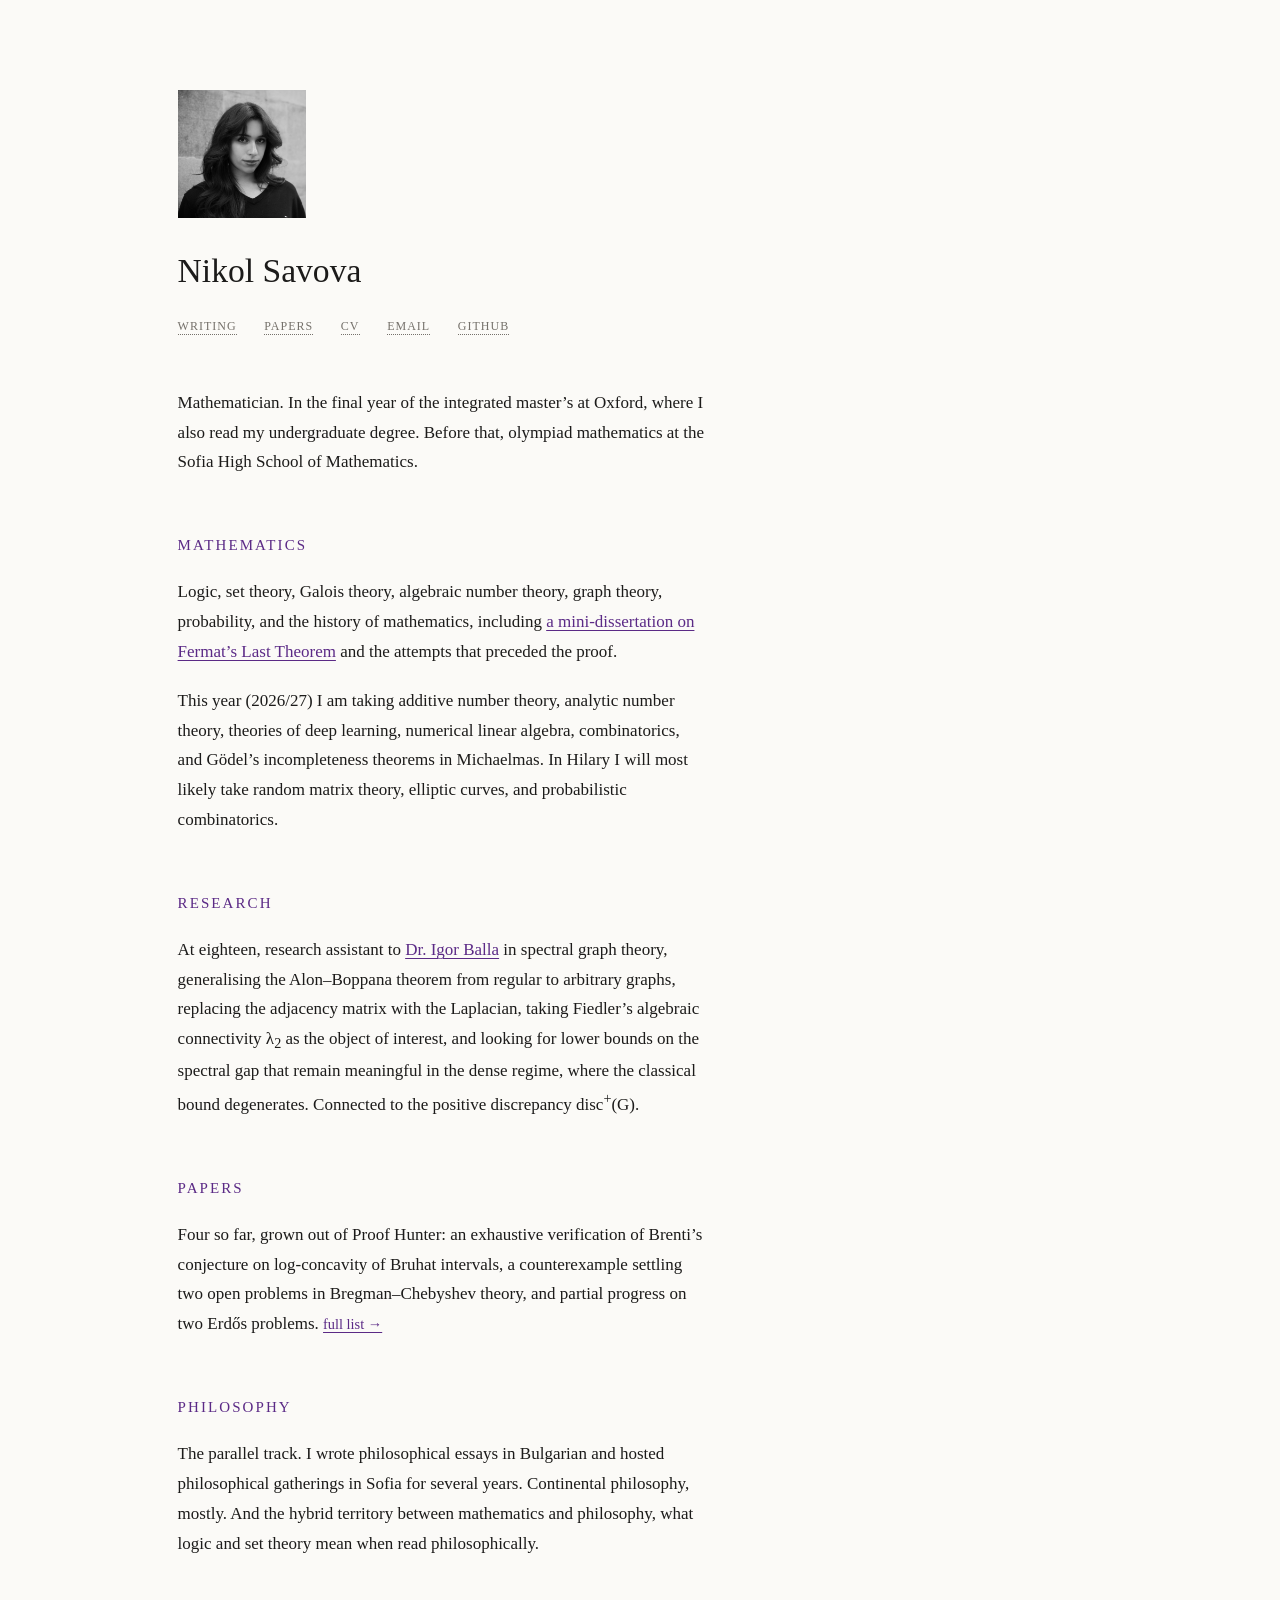
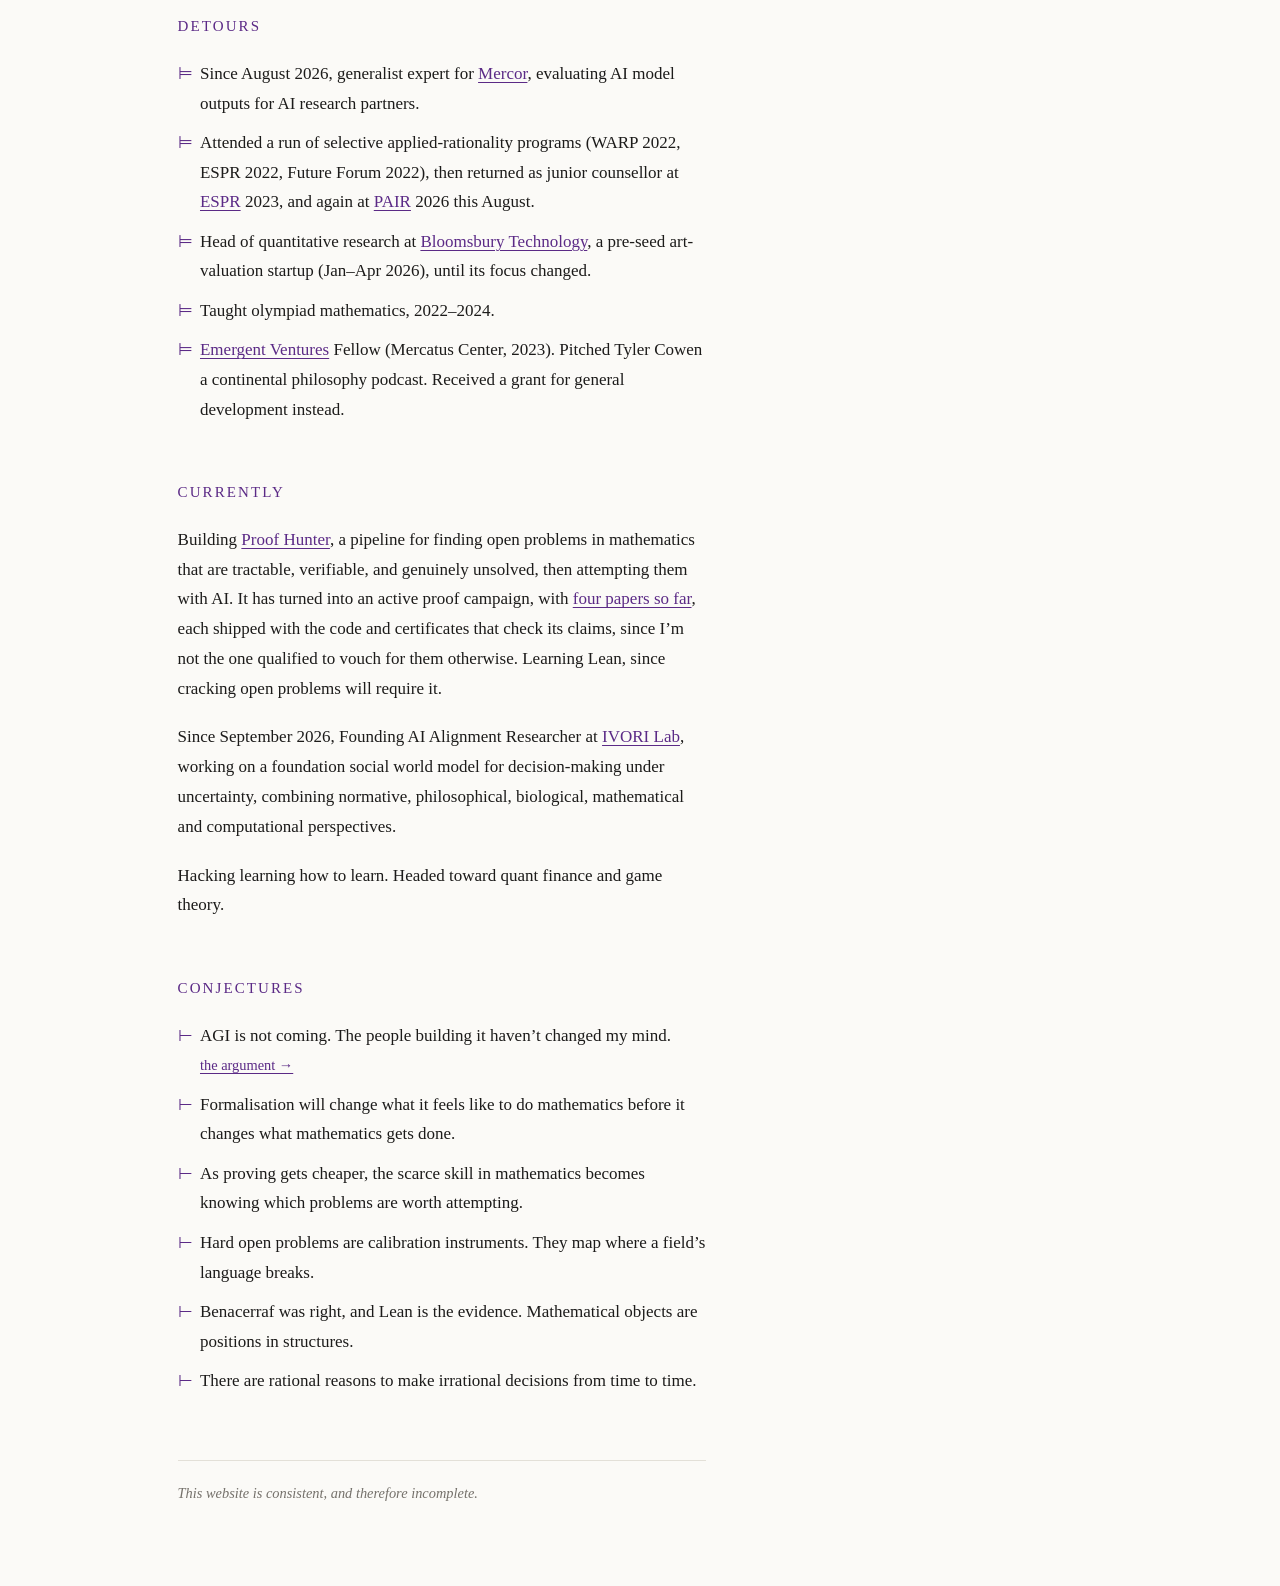
==== commit 035dcd7c: "Add 2026/27 courses to mathematics section, update intro to final year Co-Authored-By: Claude Sonnet" ====
--- a/index.html
+++ b/index.html
@@ -22,7 +22,7 @@
     </header>
 
     <p class="intro">
-      Mathematician. About to begin the final year of the integrated
+      Mathematician. In the final year of the integrated
       master&rsquo;s at Oxford, where I also read my undergraduate degree.
       Before that, olympiad mathematics at the Sofia High School of Mathematics.
     </p>
@@ -34,6 +34,13 @@
         theory, probability, and the history of mathematics, including
         <a href="writing/FLT.pdf">a mini-dissertation on Fermat&rsquo;s Last
         Theorem</a> and the attempts that preceded the proof.
+      </p>
+      <p>
+        This year (2026/27) I am taking additive number theory, analytic
+        number theory, theories of deep learning, numerical linear algebra,
+        combinatorics, and G&ouml;del&rsquo;s incompleteness theorems in
+        Michaelmas. In Hilary I will most likely take random matrix theory,
+        elliptic curves, and probabilistic combinatorics.
       </p>
     </section>
 
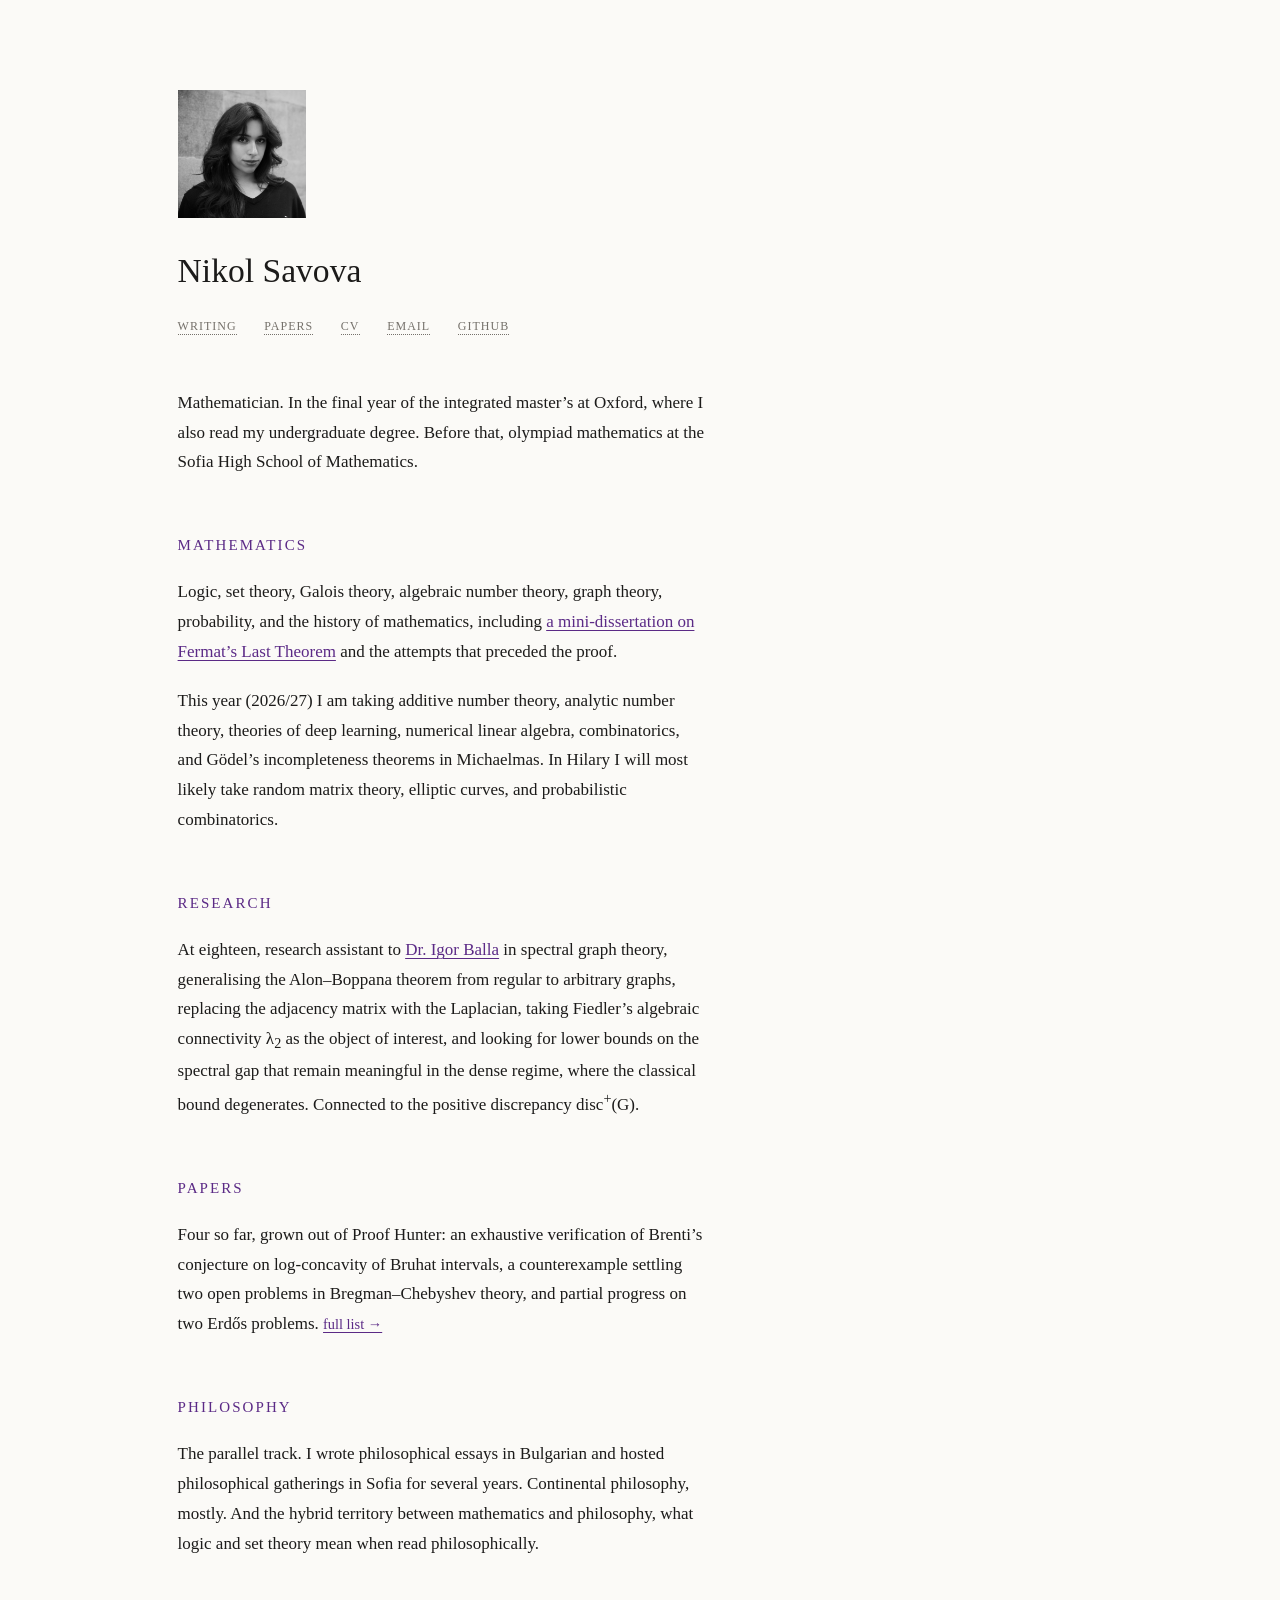
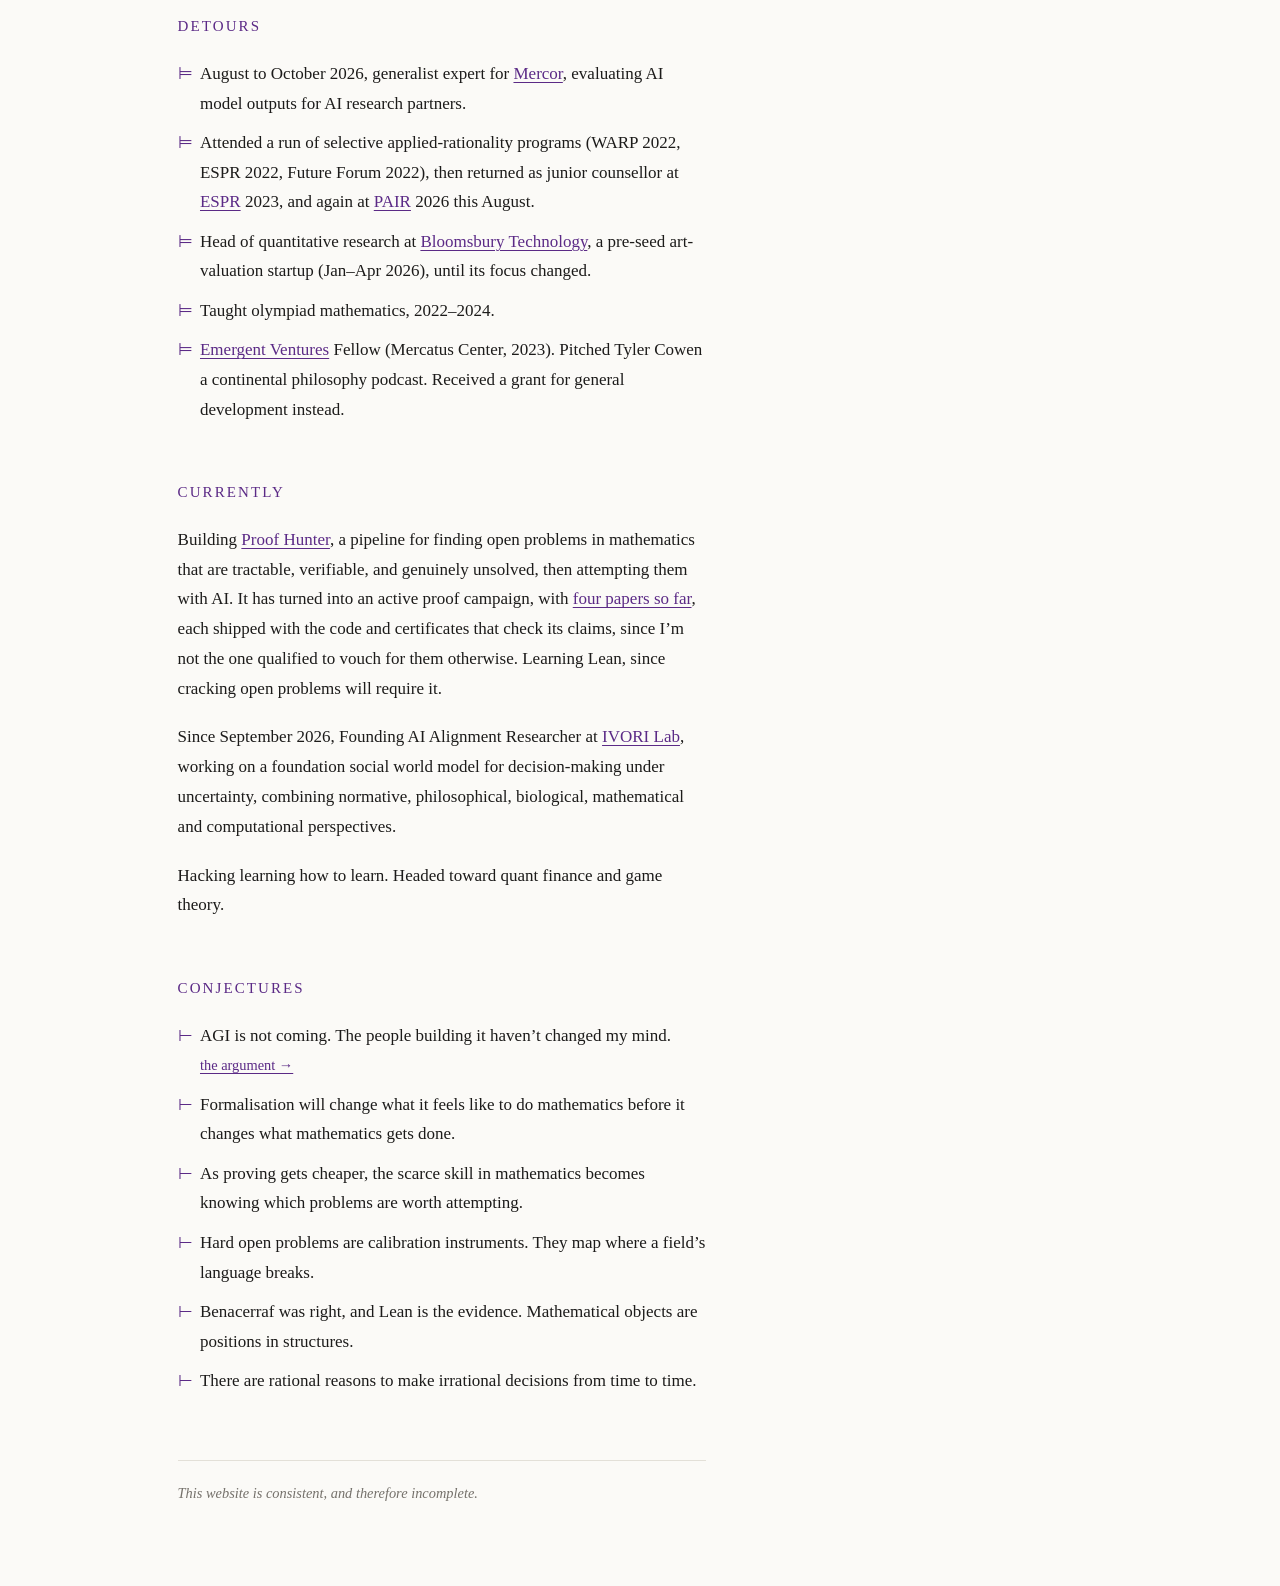
==== commit e9f424c2: "Mark Mercor role as ending October 2026 on site and CV Co-Authored-By: Claude Sonnet 5.5 <noreply@an" ====
--- a/index.html
+++ b/index.html
@@ -83,7 +83,7 @@
     <section>
       <h2>detours</h2>
       <ul class="facts">
-        <li>Since August 2026, generalist expert for <a href="https://mercor.com" target="_blank" rel="noopener noreferrer">Mercor</a>, evaluating AI model outputs for AI research partners.</li>
+        <li>August to October 2026, generalist expert for <a href="https://mercor.com" target="_blank" rel="noopener noreferrer">Mercor</a>, evaluating AI model outputs for AI research partners.</li>
         <li>Attended a run of selective applied-rationality programs (WARP 2022, ESPR 2022, Future Forum 2022), then returned as junior counsellor at <a href="https://espr.camp/" target="_blank" rel="noopener noreferrer">ESPR</a> 2023, and again at <a href="https://pair.camp/" target="_blank" rel="noopener noreferrer"><span title="Program on AI and Reasoning">PAIR</span></a> 2026 this August.</li>
         <li>Head of quantitative research at <a href="https://www.bloomsburytech.com" target="_blank" rel="noopener noreferrer">Bloomsbury Technology</a>, a pre-seed art-valuation startup (Jan&ndash;Apr 2026), until its focus changed.</li>
         <li>Taught olympiad mathematics, 2022&ndash;2024.</li>
